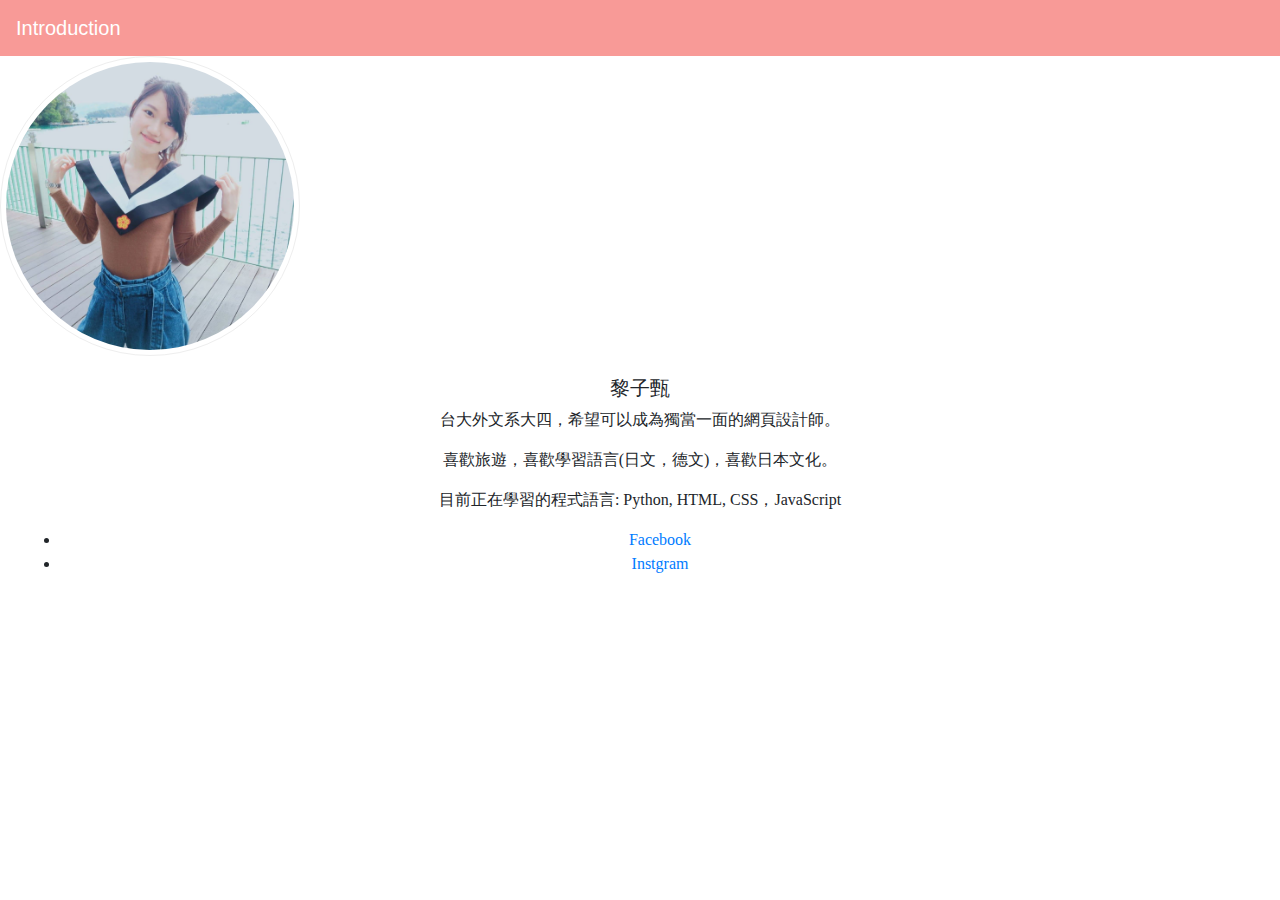
==== index.html @ b92c8619 "Add files via upload" ====
<!DOCTYPE html>
<html lang="en">

<head>
  <meta charset="UTF-8">
  <meta name="viewport" content="width=device-width, initial-scale=1.0">
  <meta http-equiv="X-UA-Compatible" content="ie=edge">
  <link rel="stylesheet" href="https://stackpath.bootstrapcdn.com/bootstrap/4.3.1/css/bootstrap.min.css"
    integrity="sha384-ggOyR0iXCbMQv3Xipma34MD+dH/1fQ784/j6cY/iJTQUOhcWr7x9JvoRxT2MZw1T" crossorigin="anonymous">
  <link rel="stylesheet" href="./css/index.css">
  <title>Introduction</title>
</head>

<body>

  <nav class="navbar navbar-expand-lg navbar-dark bg-primary" style="background-color: rgb(248, 154, 151) !important">
    <a class="navbar-brand" href="#">Introduction</a>
  </nav>
  <img src="./img/me3.jpg" />
  <div style="text-align:center;padding:20px;font-family:Microsoft JhengHei;">

    <span style="width:200px;">
      <h5>黎子甄</h5>
    </span>
    <p>台大外文系大四，希望可以成為獨當一面的網頁設計師。</p>
    <p>喜歡旅遊，喜歡學習語言(日文，德文)，喜歡日本文化。</p>
    <p>目前正在學習的程式語言: Python, HTML, CSS，JavaScript</p>



    <ul>
      <li><a href="https://www.facebook.com/profile.php?id=100009117105250">Facebook</a></li>
      <li><a href="https://www.instagram.com/?hl=zh-tw">Instgram</a></li>
    </ul>
  </div>
</body>


</html>
---- css/index.css ----
img{
    display: inline-block;
    width: 300px;
    height:300px;
    border-radius: 50%;
    border: 1px solid #eee;
    padding: 5px;
    background:#fff;
}
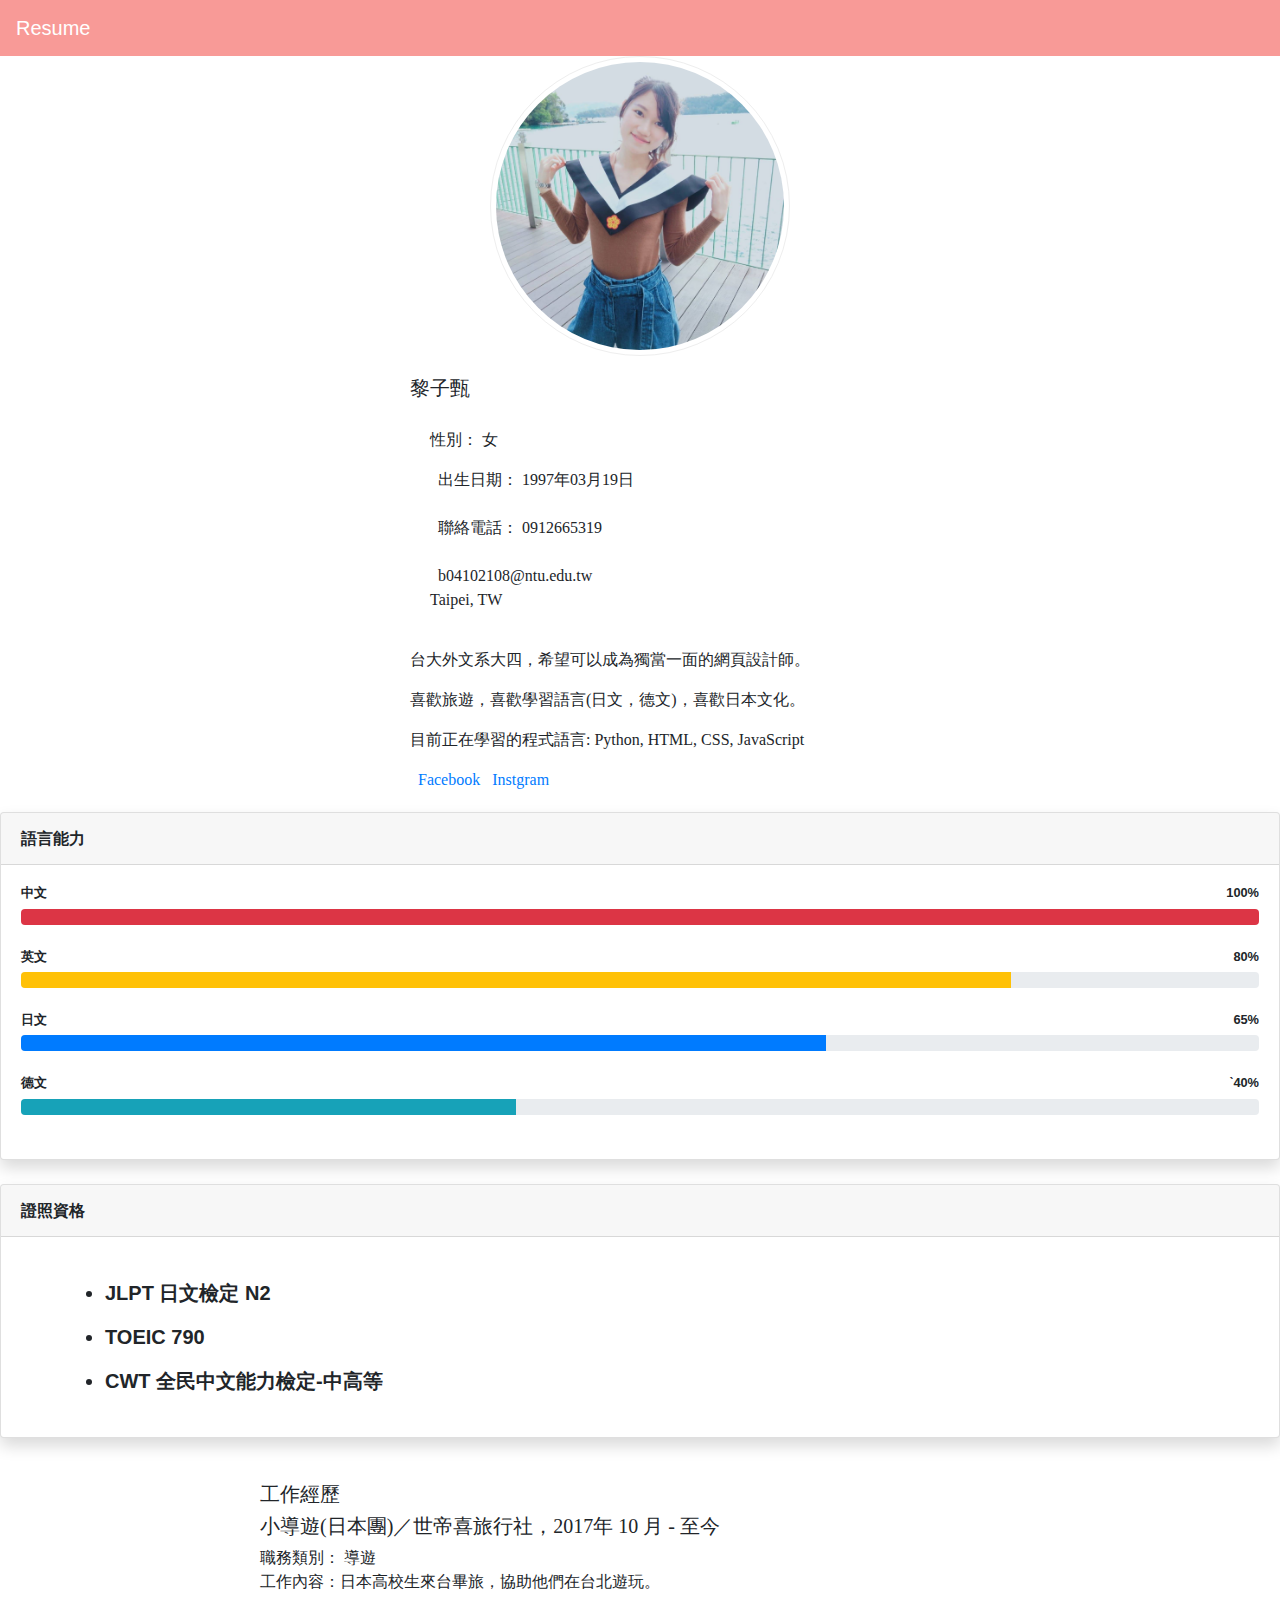
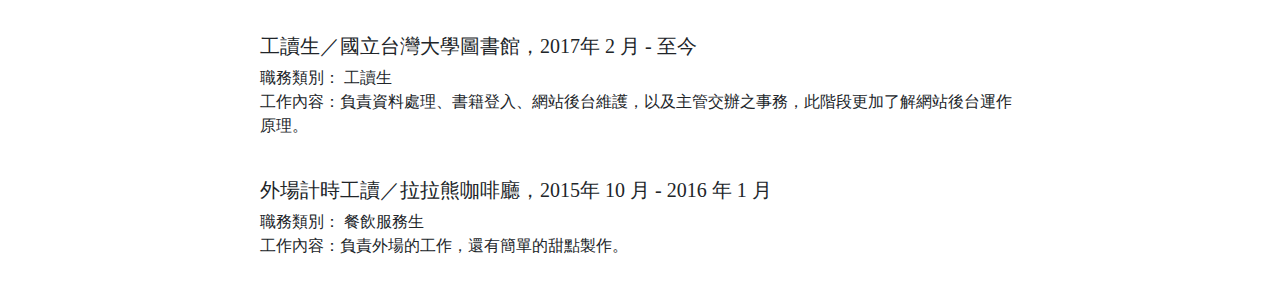
==== commit eb426579: "update index.html" ====
--- a/index.html
+++ b/index.html
@@ -2,38 +2,104 @@
 <html lang="en">
 
 <head>
-  <meta charset="UTF-8">
-  <meta name="viewport" content="width=device-width, initial-scale=1.0">
-  <meta http-equiv="X-UA-Compatible" content="ie=edge">
-  <link rel="stylesheet" href="https://stackpath.bootstrapcdn.com/bootstrap/4.3.1/css/bootstrap.min.css"
-    integrity="sha384-ggOyR0iXCbMQv3Xipma34MD+dH/1fQ784/j6cY/iJTQUOhcWr7x9JvoRxT2MZw1T" crossorigin="anonymous">
-  <link rel="stylesheet" href="./css/index.css">
-  <title>Introduction</title>
+    <meta charset="UTF-8">
+    <meta name="viewport" content="width=device-width, initial-scale=1.0">
+    <meta http-equiv="X-UA-Compatible" content="ie=edge">
+    <link rel="stylesheet" href="https://stackpath.bootstrapcdn.com/bootstrap/4.3.1/css/bootstrap.min.css" integrity="sha384-ggOyR0iXCbMQv3Xipma34MD+dH/1fQ784/j6cY/iJTQUOhcWr7x9JvoRxT2MZw1T" crossorigin="anonymous">
+    <link rel="stylesheet" href="https://use.fontawesome.com/releases/v5.8.1/css/all.css" integrity="sha384-50oBUHEmvpQ+1lW4y57PTFmhCaXp0ML5d60M1M7uH2+nqUivzIebhndOJK28anvf" crossorigin="anonymous">
+    <link rel="stylesheet" href="./css/index.css">
+    <title>Introduction</title>
 </head>
 
 <body>
 
-  <nav class="navbar navbar-expand-lg navbar-dark bg-primary" style="background-color: rgb(248, 154, 151) !important">
-    <a class="navbar-brand" href="#">Introduction</a>
-  </nav>
-  <img src="./img/me3.jpg" />
-  <div style="text-align:center;padding:20px;font-family:Microsoft JhengHei;">
+    <nav class="navbar navbar-expand-lg navbar-dark bg-primary" style="background-color: rgb(248, 154, 151) !important">
+        <a class="navbar-brand" href="#">Resume</a>
+    </nav>
+    <div>
+        <img src="./img/me3.jpg" style="display:block; margin:auto;" />
+    </div>
+    <div style="text-align:left;padding:20px;font-family:Microsoft JhengHei;width: 500px;margin:0px auto;">
 
-    <span style="width:200px;">
+        <span style="width:200px;">
       <h5>黎子甄</h5>
     </span>
-    <p>台大外文系大四，希望可以成為獨當一面的網頁設計師。</p>
-    <p>喜歡旅遊，喜歡學習語言(日文，德文)，喜歡日本文化。</p>
-    <p>目前正在學習的程式語言: Python, HTML, CSS，JavaScript</p>
+        <div style="padding:20px;">
+            <p>性別： 女</p>
+            <i class="far fa-calendar-alt"></i>&nbsp; 出⽣⽇期： 1997年03⽉19⽇
+            <br><br>
+            <i class="fas fa-mobile-alt"></i>&nbsp; 聯絡電話： 0912665319
+            <br><br>
+            <i class="far fa-envelope"></i>&nbsp; b04102108@ntu.edu.tw
+            <p>Taipei, TW</p>
+        </div>
+        <p>台大外文系大四，希望可以成為獨當一面的網頁設計師。</p>
+        <p>喜歡旅遊，喜歡學習語言(日文，德文)，喜歡日本文化。</p>
+        <p>目前正在學習的程式語言: Python, HTML, CSS, JavaScript</p>
 
 
+        <div class="list-contact">
+            <a class="list-contact" href="https://www.facebook.com/profile.php?id=100009117105250"><i class="fab fa-facebook-square fa-2x"></i>&nbsp; Facebook</a>
+            <a class="list-contact" href="https://www.instagram.com/?hl=zh-tw"><i class="fab fa-instagram fa-2x"></i>&nbsp; Instgram</a>
+        </div>
+    </div>
+    <!-- Language Card -->
+    <div id="language" class="card shadow mb-4">
+        <div class="card-header py-3">
+            <h6 class="m-0 font-weight-bold">語言能力</h6>
+        </div>
+        <div class="card-body">
+            <h4 class="small font-weight-bold">中文 <span class="float-right">100%</span></h4>
+            <div class="progress mb-4">
+                <div class="progress-bar bg-danger" role="progressbar" style="width: 100%" aria-valuenow="100" aria-valuemin="0" aria-valuemax="100"></div>
+            </div>
+            <h4 class="small font-weight-bold">英文 <span class="float-right">80%</span></h4>
+            <div class="progress mb-4">
+                <div class="progress-bar bg-warning" role="progressbar" style="width: 80%" aria-valuenow="80" aria-valuemin="0" aria-valuemax="100"></div>
+            </div>
+            <h4 class="small font-weight-bold">日文 <span class="float-right">65%</span></h4>
+            <div class="progress mb-4">
+                <div class="progress-bar" role="progressbar" style="width: 65%" aria-valuenow="65" aria-valuemin="0" aria-valuemax="100"></div>
+            </div>
+            <h4 class="small font-weight-bold">德文 <span class="float-right">ˋ40%</span></h4>
+            <div class="progress mb-4">
+                <div class="progress-bar bg-info" role="progressbar" style="width: 40%" aria-valuenow="40" aria-valuemin="0" aria-valuemax="100"></div>
+            </div>
 
-    <ul>
-      <li><a href="https://www.facebook.com/profile.php?id=100009117105250">Facebook</a></li>
-      <li><a href="https://www.instagram.com/?hl=zh-tw">Instgram</a></li>
-    </ul>
-  </div>
+        </div>
+    </div>
+    <!-- Certificate Card -->
+    <div id="certificate" class="card shadow mb-4">
+        <div class="card-header py-3">
+            <h6 class="m-0 font-weight-bold">證照資格</h6>
+        </div>
+        <div class="card-body">
+            <h3 class="card-text; small font-weight-bold">
+                <ul style="margin:24px;font-size: 20px">
+                    <li style="margin:20px;">JLPT ⽇文檢定 N2</li>
+                    <li style="margin:20px;">TOEIC 790</li>
+                    <li style="margin:20px;">CWT 全⺠中文能⼒檢定-中⾼等</li>
+                </ul>
+            </h3>
+
+        </div>
+    </div>
+    <div id="exprience" style="text-align:left;padding:20px;font-family:Microsoft JhengHei;margin:0px auto;width: 800px;">
+        <h5>工作經歷</h5>
+        <h5>⼩導遊(⽇本團)／世帝喜旅⾏社，2017年 10 ⽉ - ⾄今</h5>
+        <p>職務類別： 導遊<br>⼯作內容：⽇本⾼校⽣來台畢旅，協助他們在台北遊玩。</p>
+        <br>
+        <h5>⼯讀生／國立台灣⼤學圖書館，2017年 2 ⽉ - ⾄今</h5>
+        <p>職務類別： 工讀生<br>⼯作內容：負責資料處理、書籍登入、網站後台維護，以及主管交辦之事務，此階段更加了解網站後台運作原理。</p>
+        <br>
+        <h5>外場計時⼯讀／拉拉熊咖啡廳，2015年 10 ⽉ - 2016 年 1 ⽉</h5>
+        <p>職務類別： 餐飲服務⽣<br>⼯作內容：負責外場的⼯作，還有簡單的甜點製作。</p>
+
+    </div>
 </body>
 
 
-</html>+</html>
+
+
+</html>
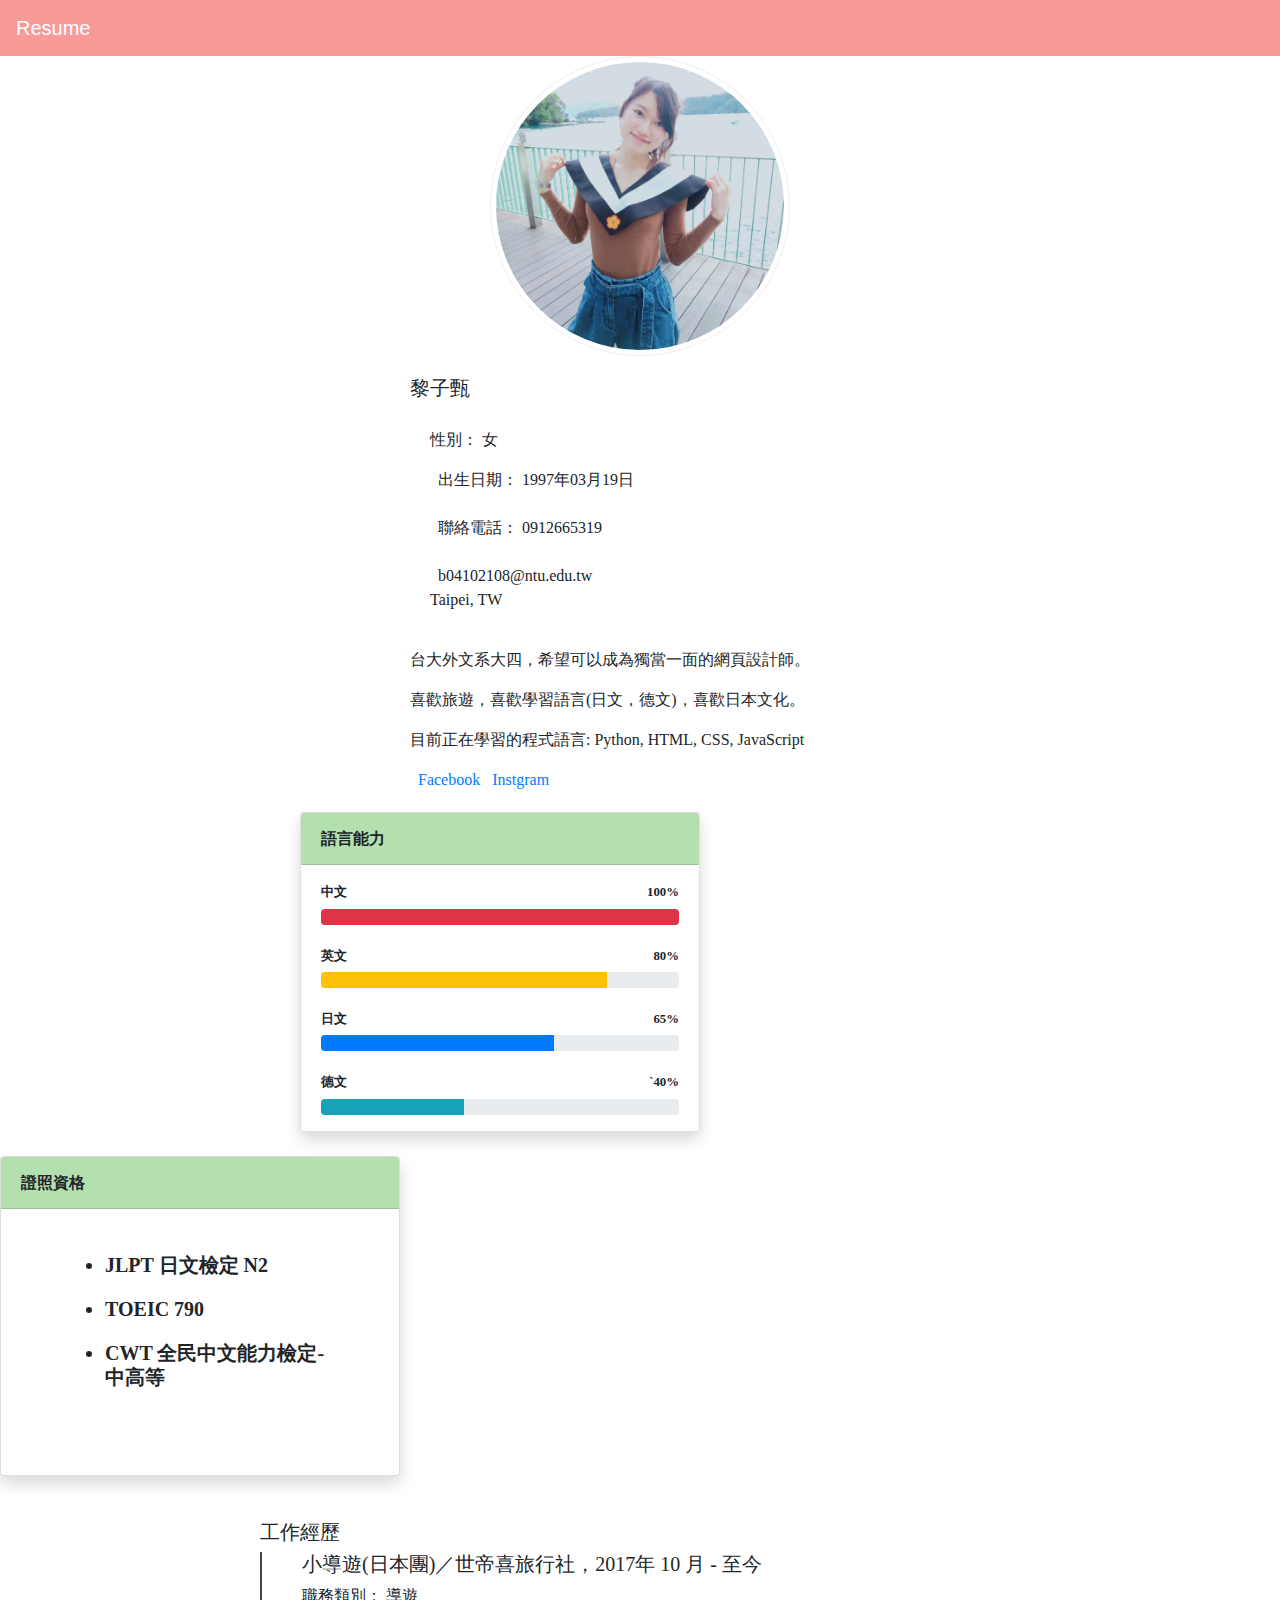
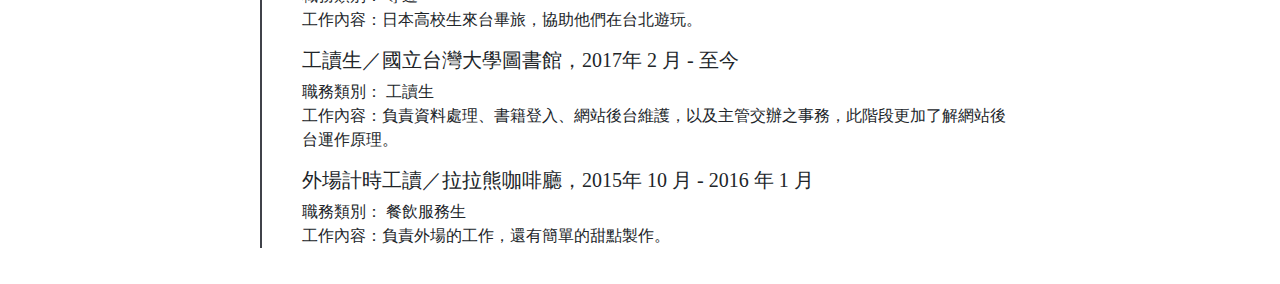
==== commit 87dd0661: "Update index.html" ====
--- a/index.html
+++ b/index.html
@@ -12,7 +12,6 @@
 </head>
 
 <body>
-
     <nav class="navbar navbar-expand-lg navbar-dark bg-primary" style="background-color: rgb(248, 154, 151) !important">
         <a class="navbar-brand" href="#">Resume</a>
     </nav>
@@ -84,17 +83,23 @@
 
         </div>
     </div>
+    <!-- Work experience -->
     <div id="exprience" style="text-align:left;padding:20px;font-family:Microsoft JhengHei;margin:0px auto;width: 800px;">
         <h5>工作經歷</h5>
-        <h5>⼩導遊(⽇本團)／世帝喜旅⾏社，2017年 10 ⽉ - ⾄今</h5>
-        <p>職務類別： 導遊<br>⼯作內容：⽇本⾼校⽣來台畢旅，協助他們在台北遊玩。</p>
-        <br>
-        <h5>⼯讀生／國立台灣⼤學圖書館，2017年 2 ⽉ - ⾄今</h5>
-        <p>職務類別： 工讀生<br>⼯作內容：負責資料處理、書籍登入、網站後台維護，以及主管交辦之事務，此階段更加了解網站後台運作原理。</p>
-        <br>
-        <h5>外場計時⼯讀／拉拉熊咖啡廳，2015年 10 ⽉ - 2016 年 1 ⽉</h5>
-        <p>職務類別： 餐飲服務⽣<br>⼯作內容：負責外場的⼯作，還有簡單的甜點製作。</p>
-
+        <ul class="resume-list">
+            <li>
+                <h5>⼩導遊(⽇本團)／世帝喜旅⾏社，2017年 10 ⽉ - ⾄今</h5>
+                <p>職務類別： 導遊<br>⼯作內容：⽇本⾼校⽣來台畢旅，協助他們在台北遊玩。</p>
+            </li>
+            <li>
+                <h5>⼯讀生／國立台灣⼤學圖書館，2017年 2 ⽉ - ⾄今</h5>
+                <p>職務類別： 工讀生<br>⼯作內容：負責資料處理、書籍登入、網站後台維護，以及主管交辦之事務，此階段更加了解網站後台運作原理。</p>
+            </li>
+            <li>
+                <h5>外場計時⼯讀／拉拉熊咖啡廳，2015年 10 ⽉ - 2016 年 1 ⽉</h5>
+                <p>職務類別： 餐飲服務⽣<br>⼯作內容：負責外場的⼯作，還有簡單的甜點製作。</p>
+            </li>
+        </ul>
     </div>
 </body>
 
--- a/css/index.css
+++ b/css/index.css
@@ -1,9 +1,36 @@
-img{
+img {
     display: inline-block;
     width: 300px;
-    height:300px;
+    height: 300px;
     border-radius: 50%;
     border: 1px solid #eee;
     padding: 5px;
-    background:#fff;
-}+    background: #fff;
+}
+
+#language {
+    font-family: Microsoft JhengHei;
+    display: inline-block;
+    width: 400px;
+    height: 320px;
+    vertical-align: middle;
+    margin-left: 300px;
+}
+
+#certificate {
+    font-family: Microsoft JhengHei;
+    display: inline-block;
+    width: 400px;
+    height: 320px;
+    vertical-align: middle;
+    margin-right: 200px;
+}
+
+.card-header {
+    background-color: #b3e0af;
+}
+
+.resume-list {
+    list-style: none;
+    border-left: 2px solid #40424a;
+}
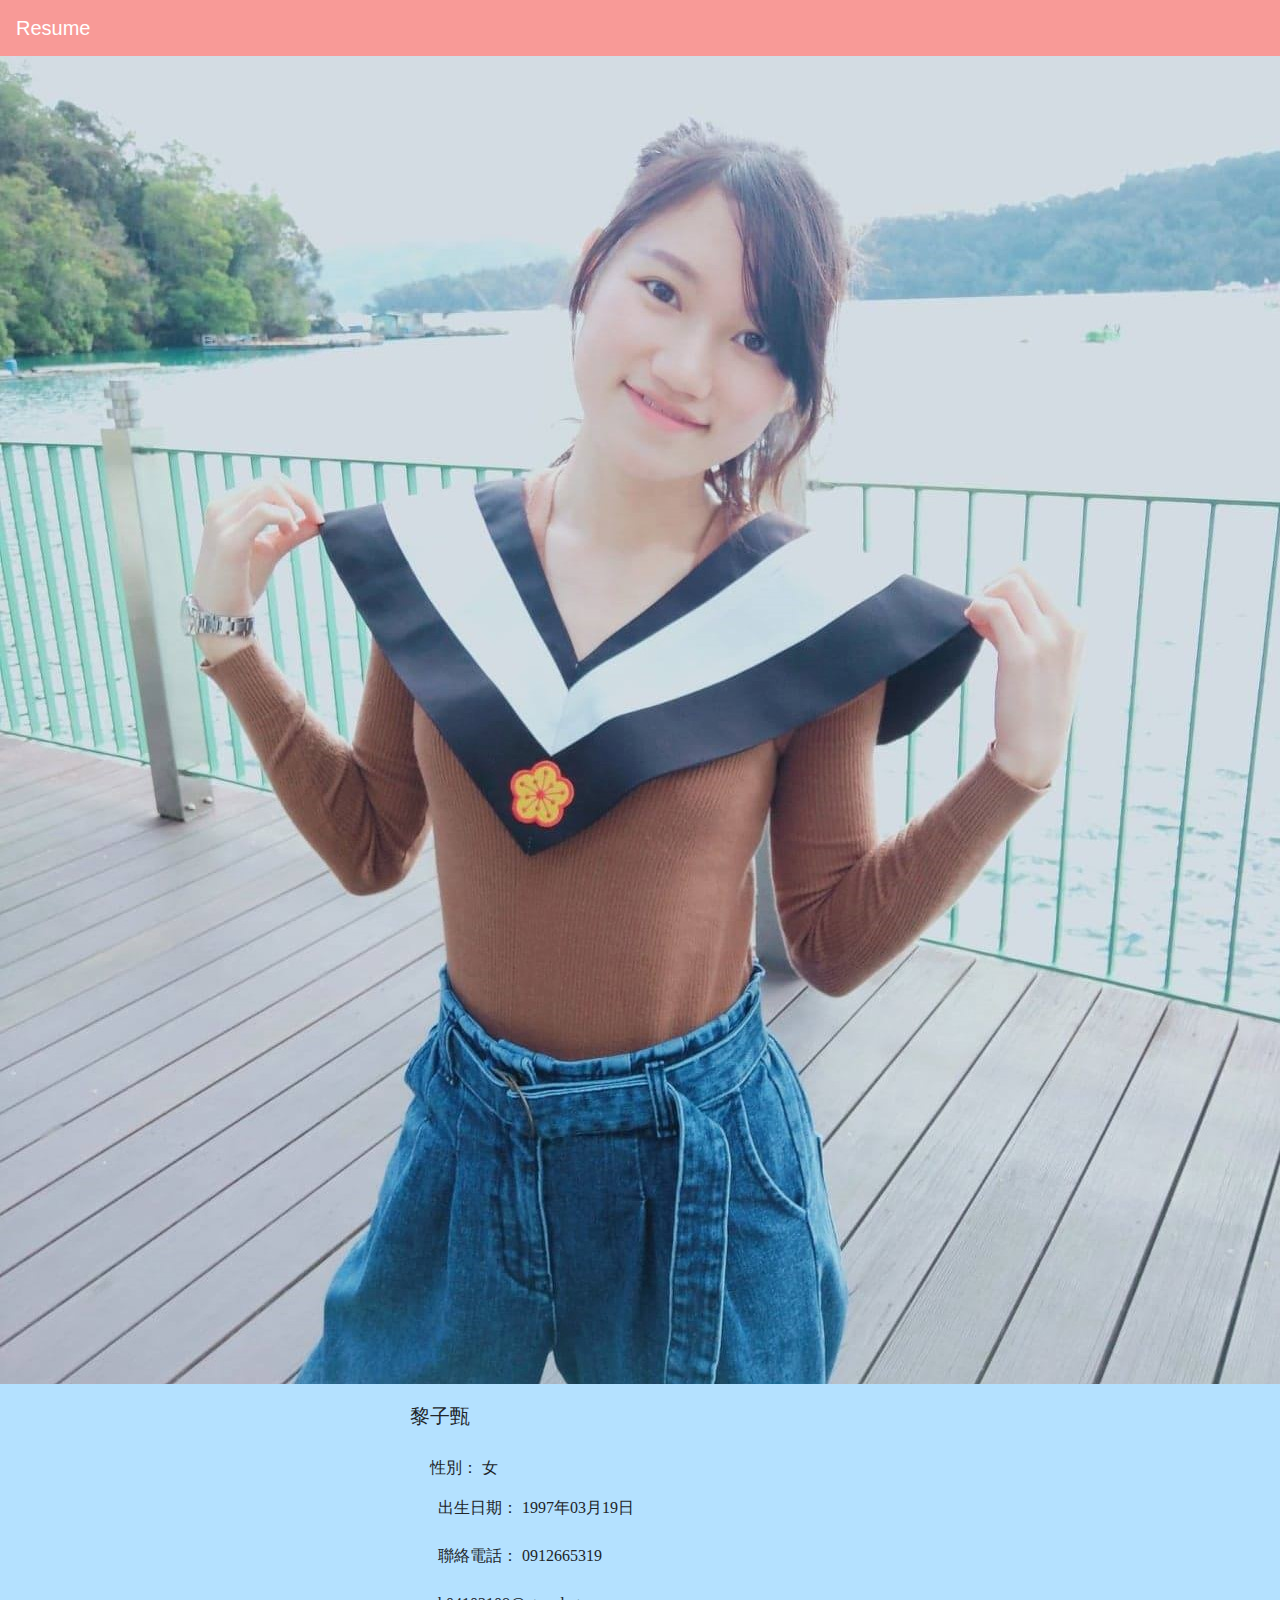
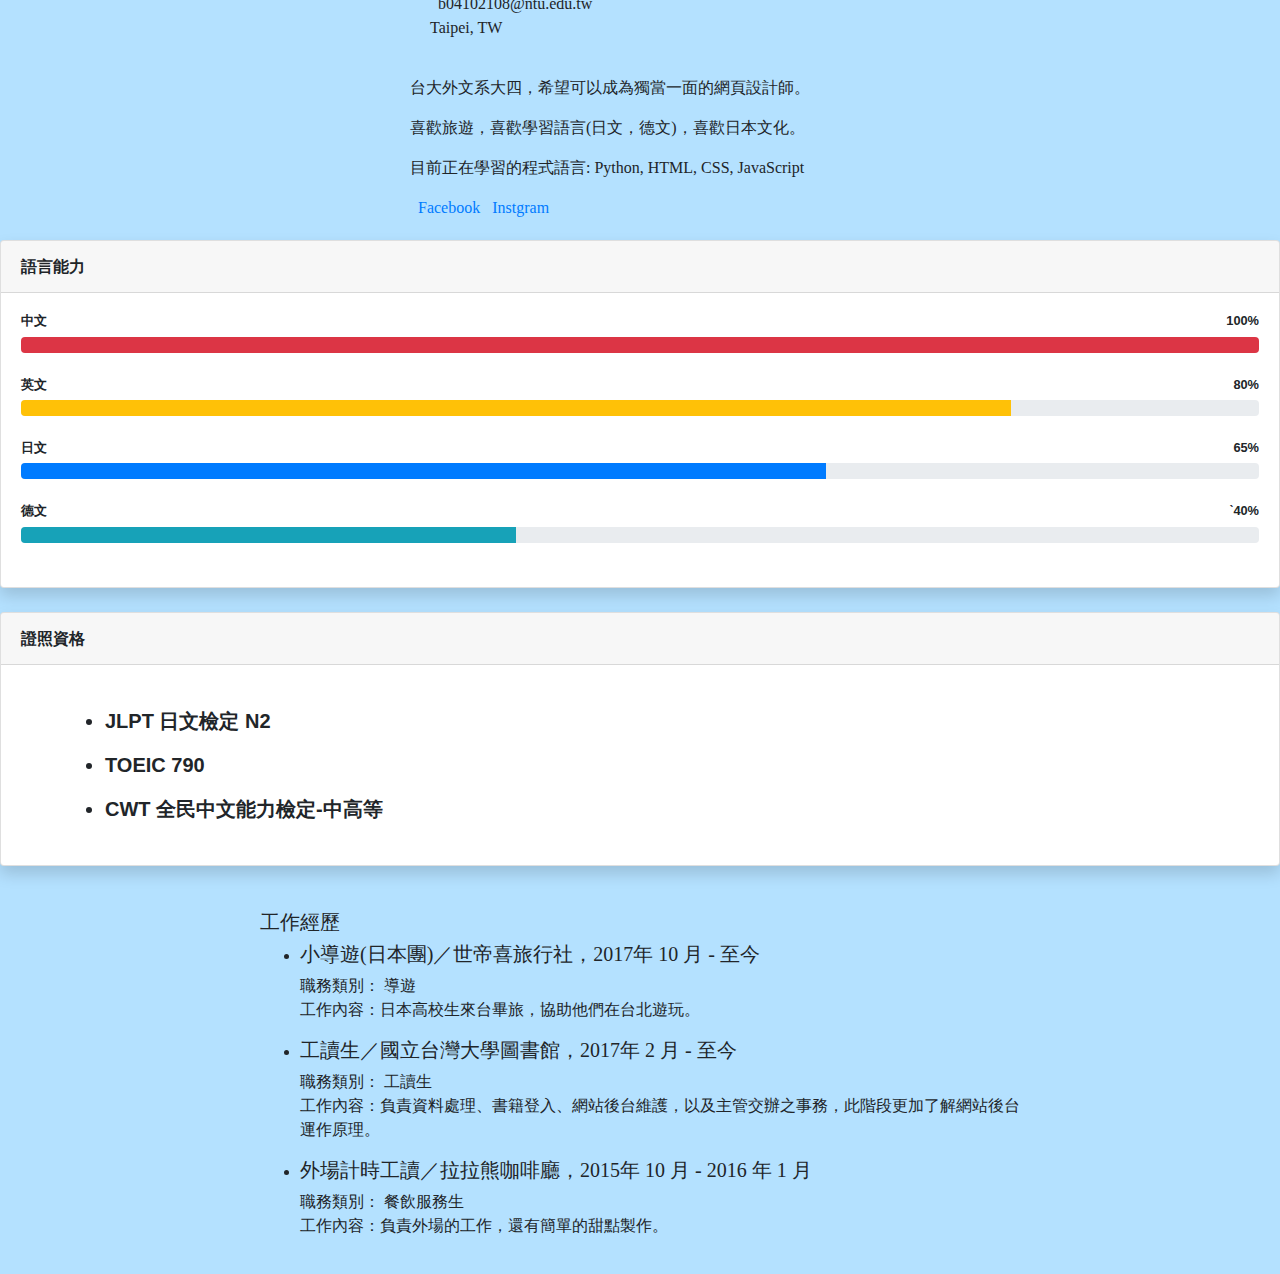
==== commit b761db5e: "Add files via upload" ====
--- a/index.html
+++ b/index.html
@@ -104,7 +104,4 @@
 </body>
 
 
-</html>
-
-
-</html>
+</html>--- a/css/index.css
+++ b/css/index.css
@@ -1,36 +1,85 @@
-img {
-    display: inline-block;
-    width: 300px;
-    height: 300px;
-    border-radius: 50%;
-    border: 1px solid #eee;
-    padding: 5px;
-    background: #fff;
+.jumbotron {
+    background-color: #0072c2;
+    color: white;
 }
 
-#language {
-    font-family: Microsoft JhengHei;
-    display: inline-block;
-    width: 400px;
-    height: 320px;
-    vertical-align: middle;
-    margin-left: 300px;
+footer {
+    margin-top: 50px;
+    border-top-style: solid;
+    border-top-width: 1px;
+    border-top-color: #423535;
+    padding-top: 25px;
+    color: #423535;
 }
 
-#certificate {
-    font-family: Microsoft JhengHei;
-    display: inline-block;
-    width: 400px;
-    height: 320px;
-    vertical-align: middle;
-    margin-right: 200px;
+body {
+    background-color: #B4E1FF;
 }
 
-.card-header {
-    background-color: #b3e0af;
+.name {
+    font-size: 14px;
+    font-family: "Microsoft Yahei", "Hiragino Sans GB", sans-serif;
+    color: #212121;
+    margin-top: 0px;
+    margin-bottom: 3px;
+    margin-left: 20px;
+    margin-right: 20px;
+    line-height: 1.5;
+    text-align: center;
 }
 
-.resume-list {
-    list-style: none;
-    border-left: 2px solid #40424a;
+.price {
+    color: #ff6709;
+    font-family: "Microsoft Yahei", "Hiragino Sans GB", sans-serif;
+    font-weight: 400;
+    font-size: 14px;
+    line-height: 1.5;
+    text-align: center;
 }
+
+.image {
+    width: 160px;
+    height: 160px;
+    margin-top: 0px;
+    margin-bottom: 22px;
+    margin-left: 37px;
+    margin-right: 37px;
+}
+
+.item {
+    height: 300px;
+    position: relative;
+    border: none;
+    background: #fff;
+    text-align: center;
+    background-clip: border-box;
+    background-image: none;
+    background-origin: padding-box;
+    margin-bottom: 20px;
+    margin-left: 14px;
+    margin-right: 0px;
+    margin-top: 0px;
+    padding-top: 34px;
+    padding-bottom: 20px;
+    padding-left: 0px;
+    padding-right: 0px;
+}
+
+.item:hover {
+    box-shadow: 0 15px 30px rgba(0, 0, 0, .1);
+    transform: translate3d(-5px, -5px, 0);
+    transition-delay: 0s;
+    transition-duration: 0.2s;
+    transition-property: all;
+    transition-timing-function: linear;
+}
+
+.btn-primary {
+    color: #fff;
+    background-color: #68BDEA;
+    border-color: #68BDEA;
+}
+
+.page-link{
+    color:#1d2b69;
+}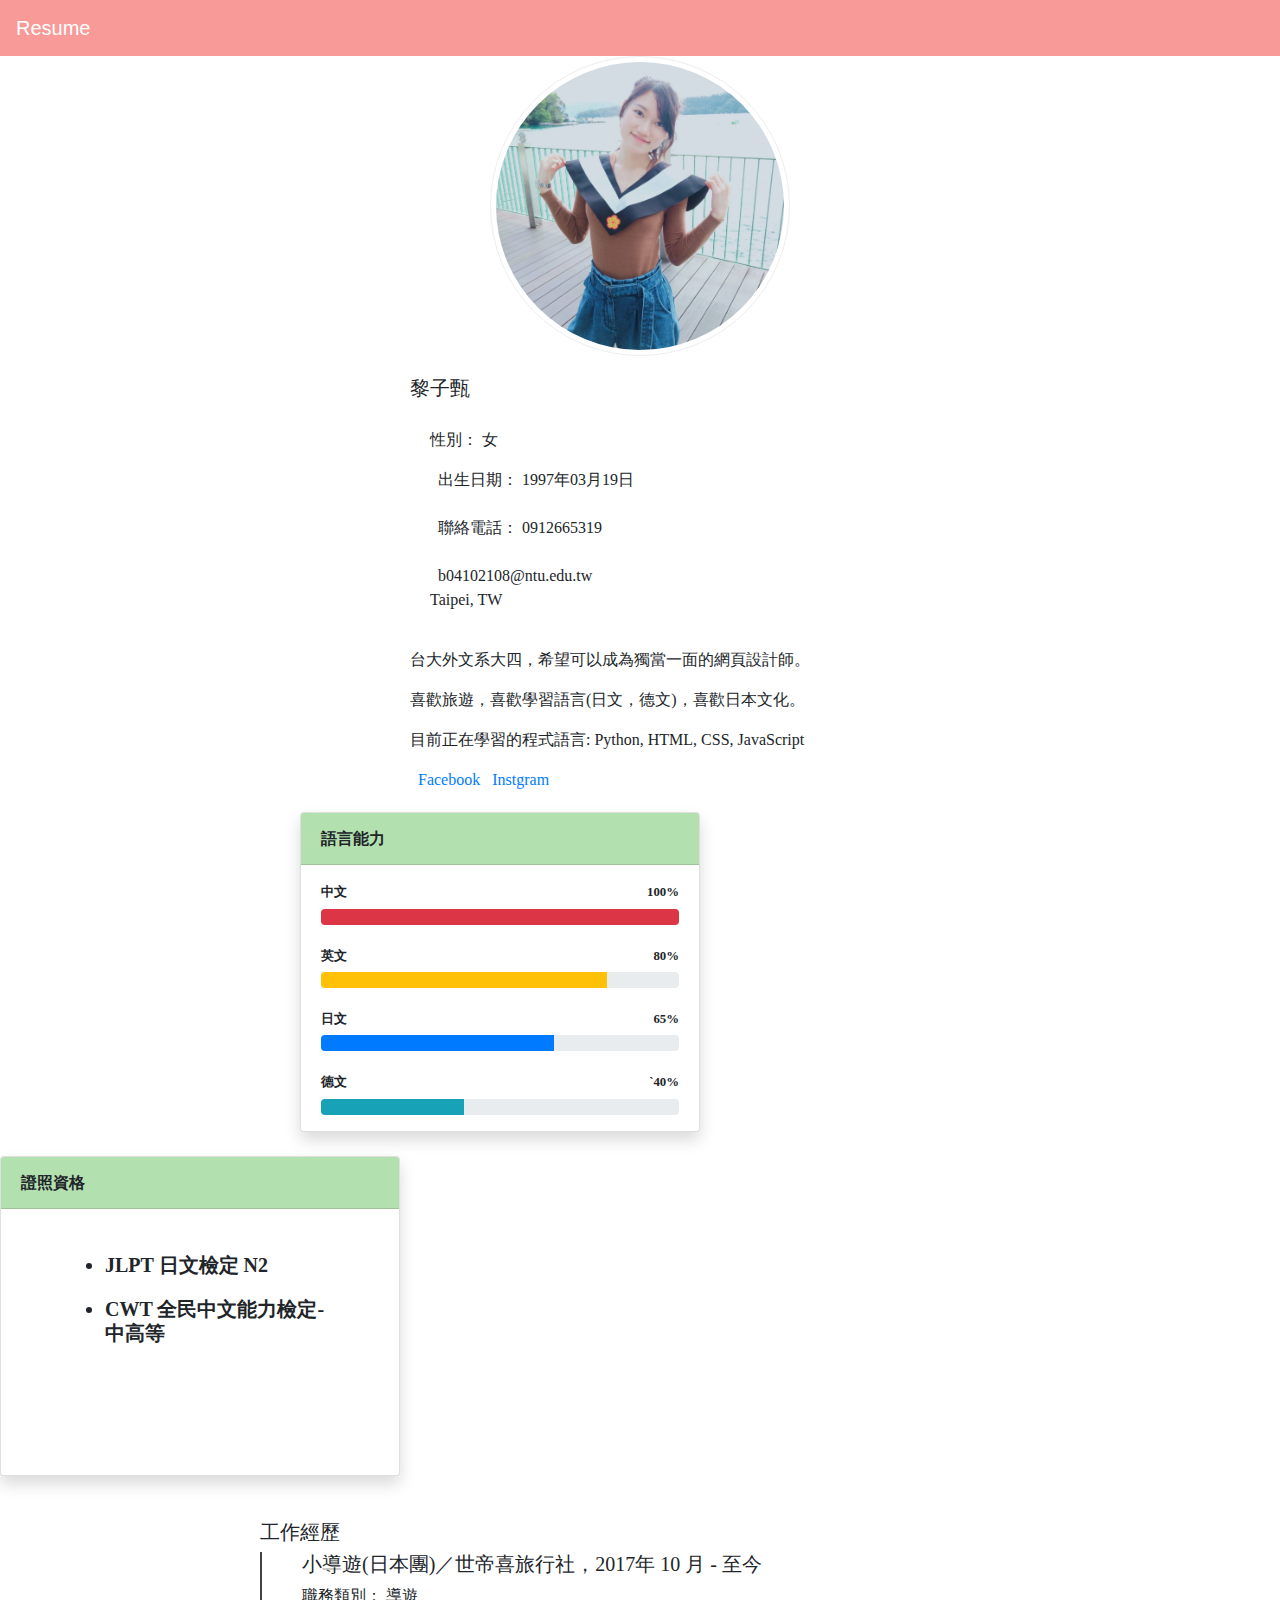
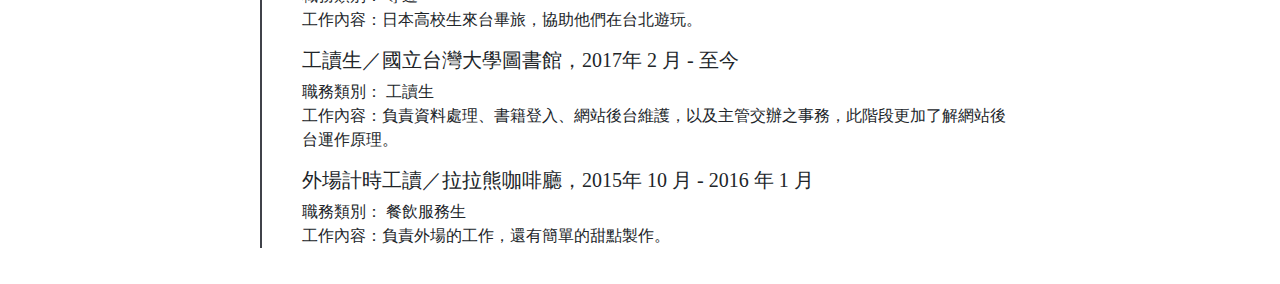
==== commit 672a4854: "Update index.html" ====
--- a/index.html
+++ b/index.html
@@ -76,7 +76,6 @@
             <h3 class="card-text; small font-weight-bold">
                 <ul style="margin:24px;font-size: 20px">
                     <li style="margin:20px;">JLPT ⽇文檢定 N2</li>
-                    <li style="margin:20px;">TOEIC 790</li>
                     <li style="margin:20px;">CWT 全⺠中文能⼒檢定-中⾼等</li>
                 </ul>
             </h3>
@@ -104,4 +103,4 @@
 </body>
 
 
-</html>+</html>
--- a/css/index.css
+++ b/css/index.css
@@ -1,85 +1,36 @@
-.jumbotron {
-    background-color: #0072c2;
-    color: white;
+img {
+    display: inline-block;
+    width: 300px;
+    height: 300px;
+    border-radius: 50%;
+    border: 1px solid #eee;
+    padding: 5px;
+    background: #fff;
 }
 
-footer {
-    margin-top: 50px;
-    border-top-style: solid;
-    border-top-width: 1px;
-    border-top-color: #423535;
-    padding-top: 25px;
-    color: #423535;
+#language {
+    font-family: Microsoft JhengHei;
+    display: inline-block;
+    width: 400px;
+    height: 320px;
+    vertical-align: middle;
+    margin-left: 300px;
 }
 
-body {
-    background-color: #B4E1FF;
+#certificate {
+    font-family: Microsoft JhengHei;
+    display: inline-block;
+    width: 400px;
+    height: 320px;
+    vertical-align: middle;
+    margin-right: 200px;
 }
 
-.name {
-    font-size: 14px;
-    font-family: "Microsoft Yahei", "Hiragino Sans GB", sans-serif;
-    color: #212121;
-    margin-top: 0px;
-    margin-bottom: 3px;
-    margin-left: 20px;
-    margin-right: 20px;
-    line-height: 1.5;
-    text-align: center;
+.card-header {
+    background-color: #b3e0af;
 }
 
-.price {
-    color: #ff6709;
-    font-family: "Microsoft Yahei", "Hiragino Sans GB", sans-serif;
-    font-weight: 400;
-    font-size: 14px;
-    line-height: 1.5;
-    text-align: center;
+.resume-list {
+    list-style: none;
+    border-left: 2px solid #40424a;
 }
-
-.image {
-    width: 160px;
-    height: 160px;
-    margin-top: 0px;
-    margin-bottom: 22px;
-    margin-left: 37px;
-    margin-right: 37px;
-}
-
-.item {
-    height: 300px;
-    position: relative;
-    border: none;
-    background: #fff;
-    text-align: center;
-    background-clip: border-box;
-    background-image: none;
-    background-origin: padding-box;
-    margin-bottom: 20px;
-    margin-left: 14px;
-    margin-right: 0px;
-    margin-top: 0px;
-    padding-top: 34px;
-    padding-bottom: 20px;
-    padding-left: 0px;
-    padding-right: 0px;
-}
-
-.item:hover {
-    box-shadow: 0 15px 30px rgba(0, 0, 0, .1);
-    transform: translate3d(-5px, -5px, 0);
-    transition-delay: 0s;
-    transition-duration: 0.2s;
-    transition-property: all;
-    transition-timing-function: linear;
-}
-
-.btn-primary {
-    color: #fff;
-    background-color: #68BDEA;
-    border-color: #68BDEA;
-}
-
-.page-link{
-    color:#1d2b69;
-}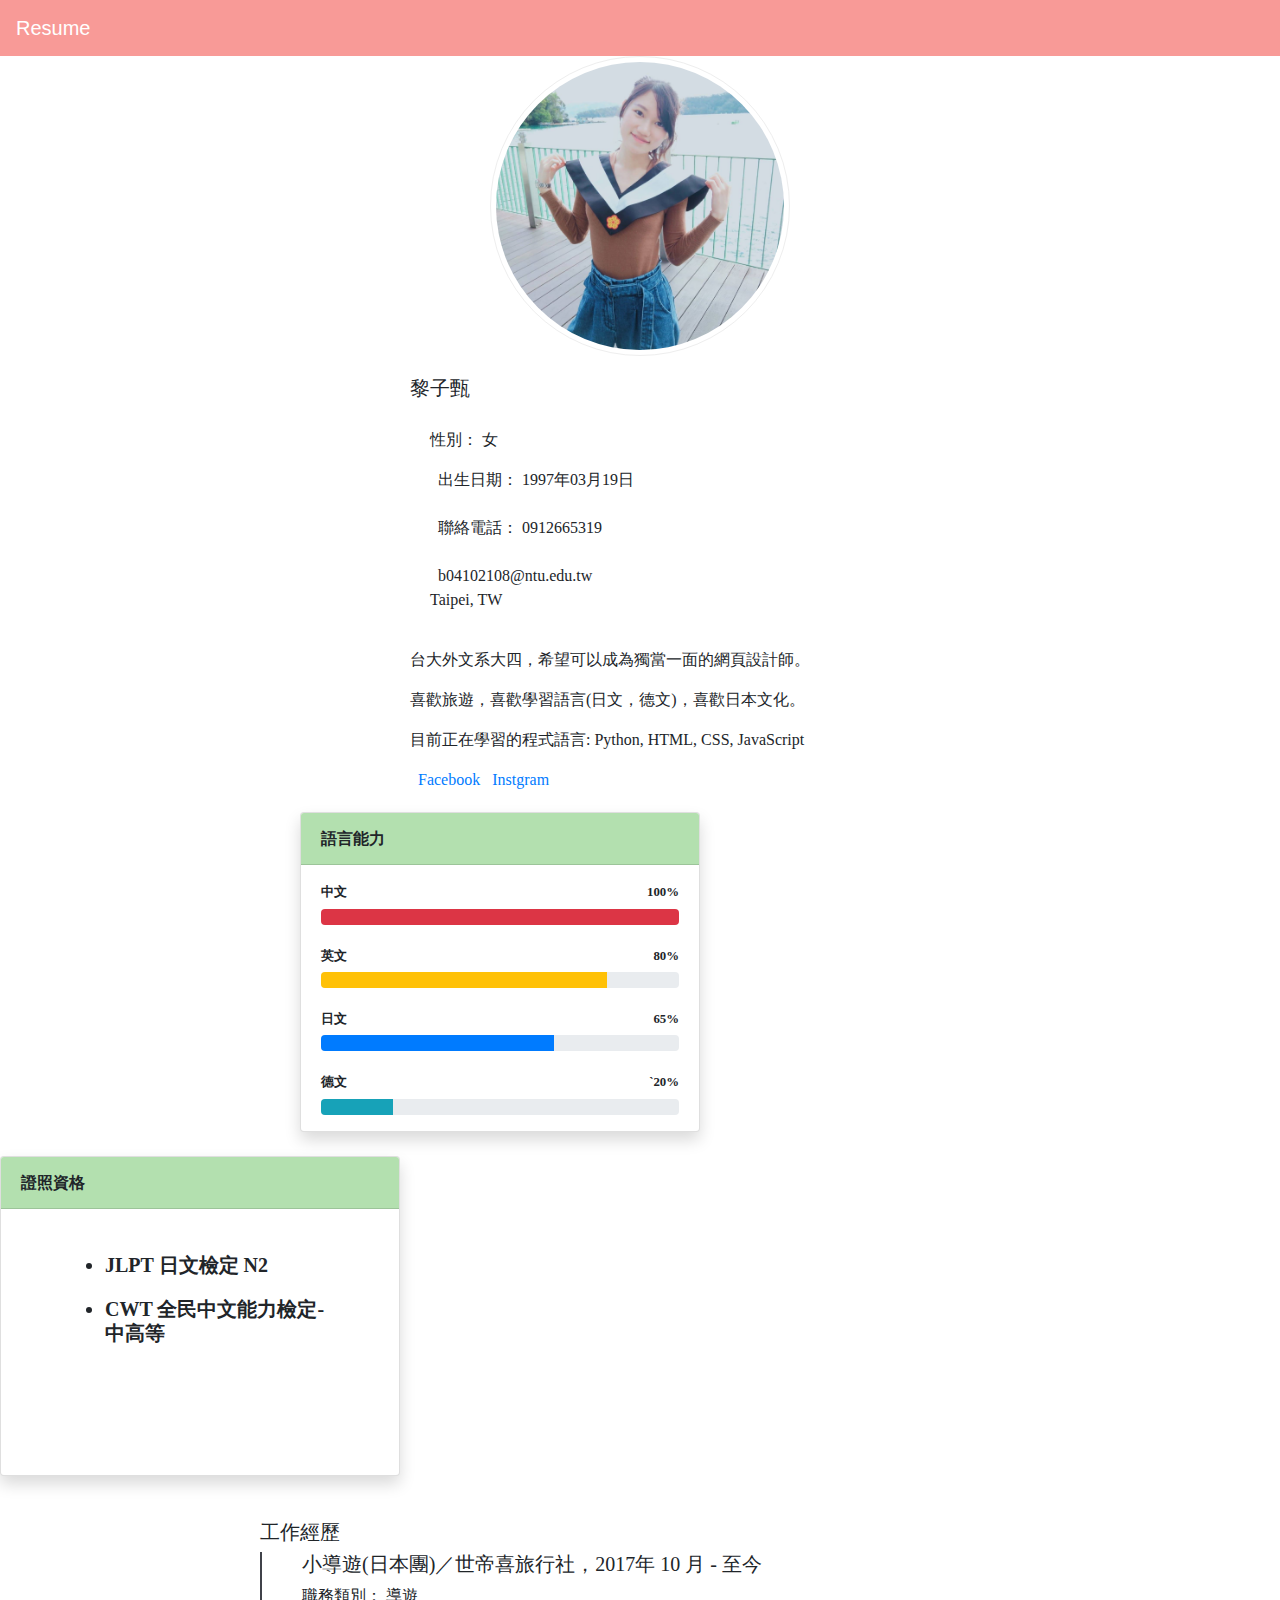
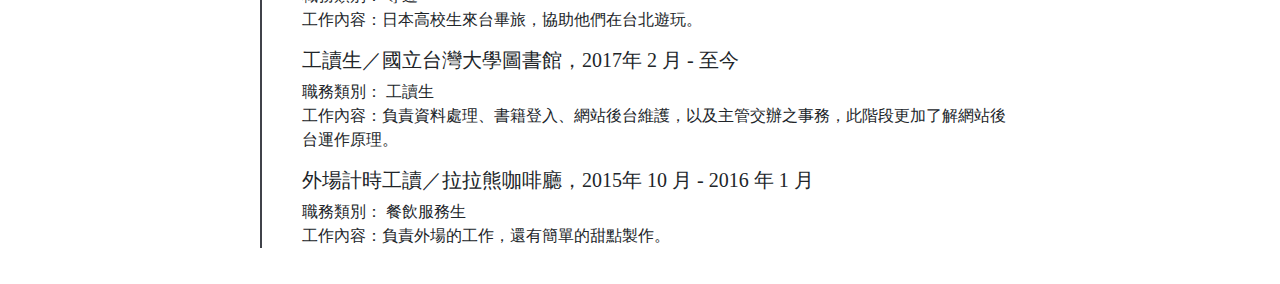
==== commit 86b48332: "Update index.html" ====
--- a/index.html
+++ b/index.html
@@ -60,9 +60,9 @@
             <div class="progress mb-4">
                 <div class="progress-bar" role="progressbar" style="width: 65%" aria-valuenow="65" aria-valuemin="0" aria-valuemax="100"></div>
             </div>
-            <h4 class="small font-weight-bold">德文 <span class="float-right">ˋ40%</span></h4>
+            <h4 class="small font-weight-bold">德文 <span class="float-right">ˋ20%</span></h4>
             <div class="progress mb-4">
-                <div class="progress-bar bg-info" role="progressbar" style="width: 40%" aria-valuenow="40" aria-valuemin="0" aria-valuemax="100"></div>
+                <div class="progress-bar bg-info" role="progressbar" style="width: 20%" aria-valuenow="20" aria-valuemin="0" aria-valuemax="100"></div>
             </div>
 
         </div>
